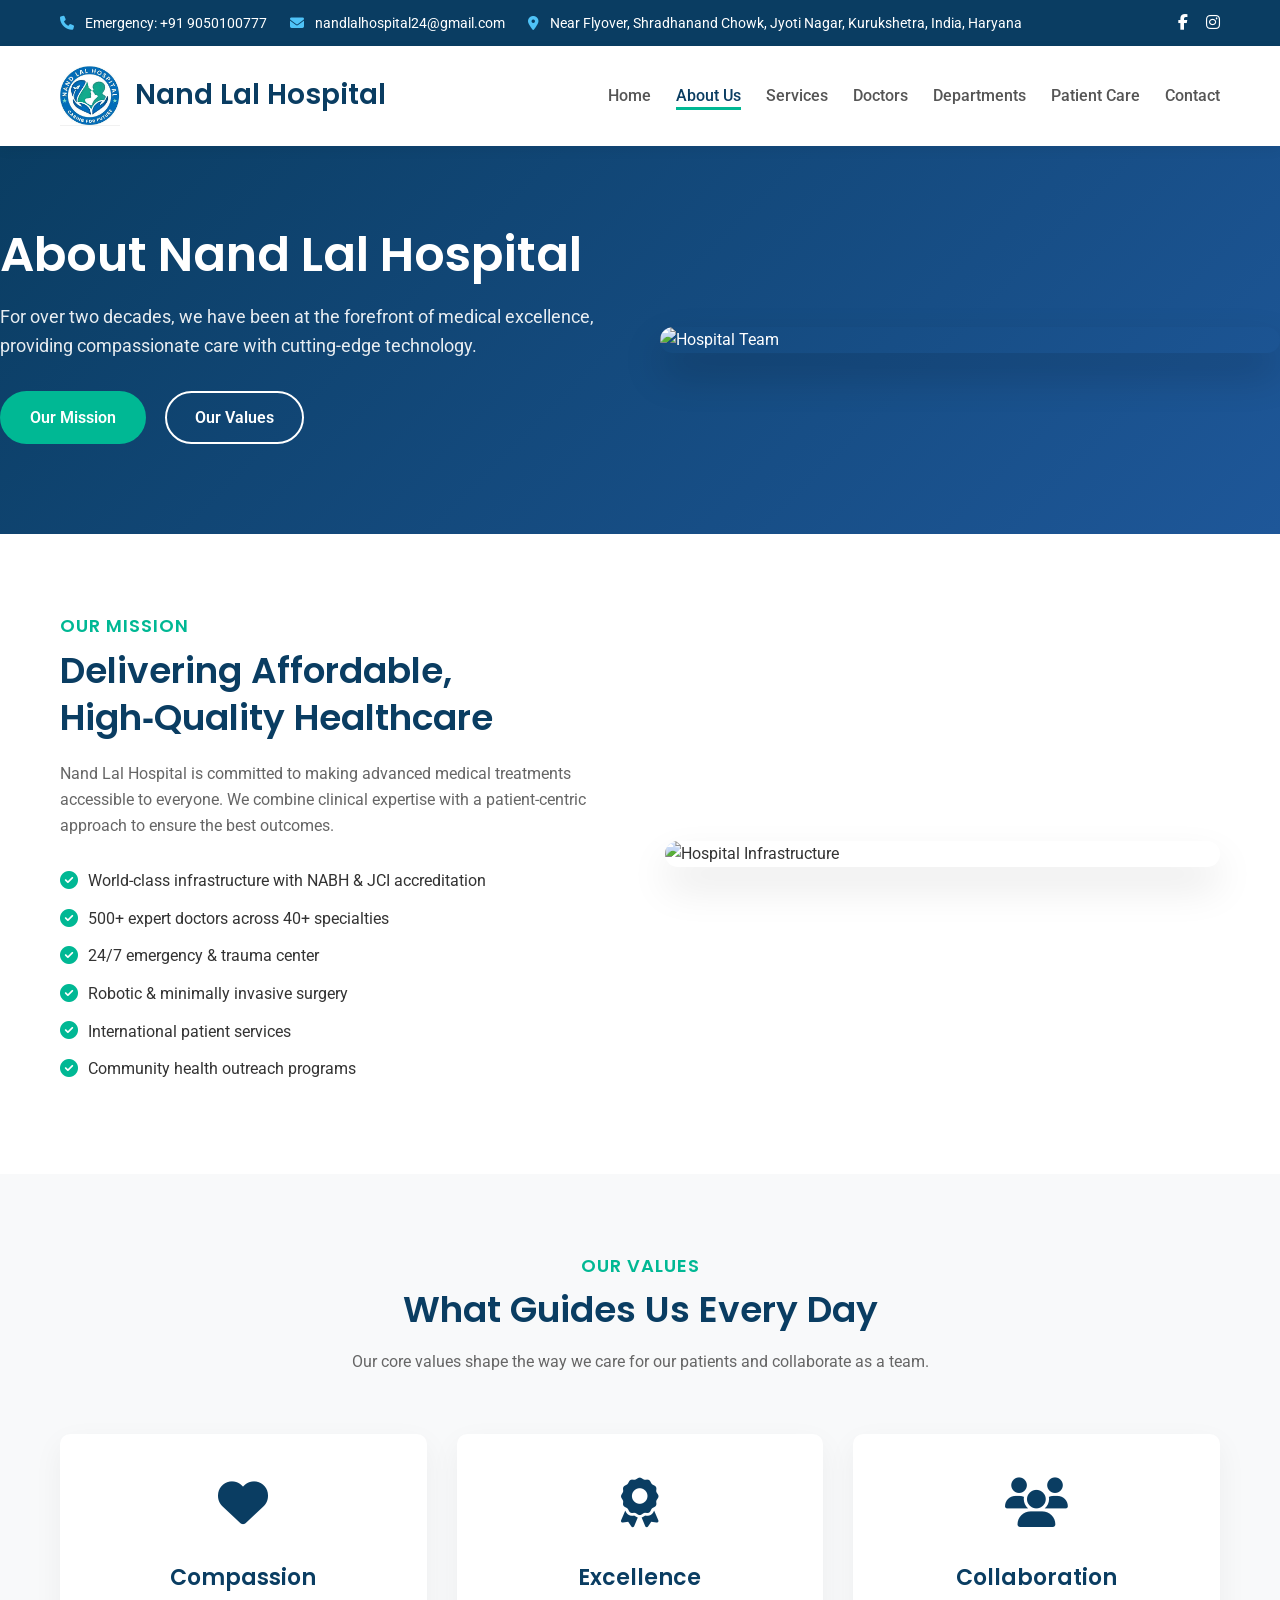
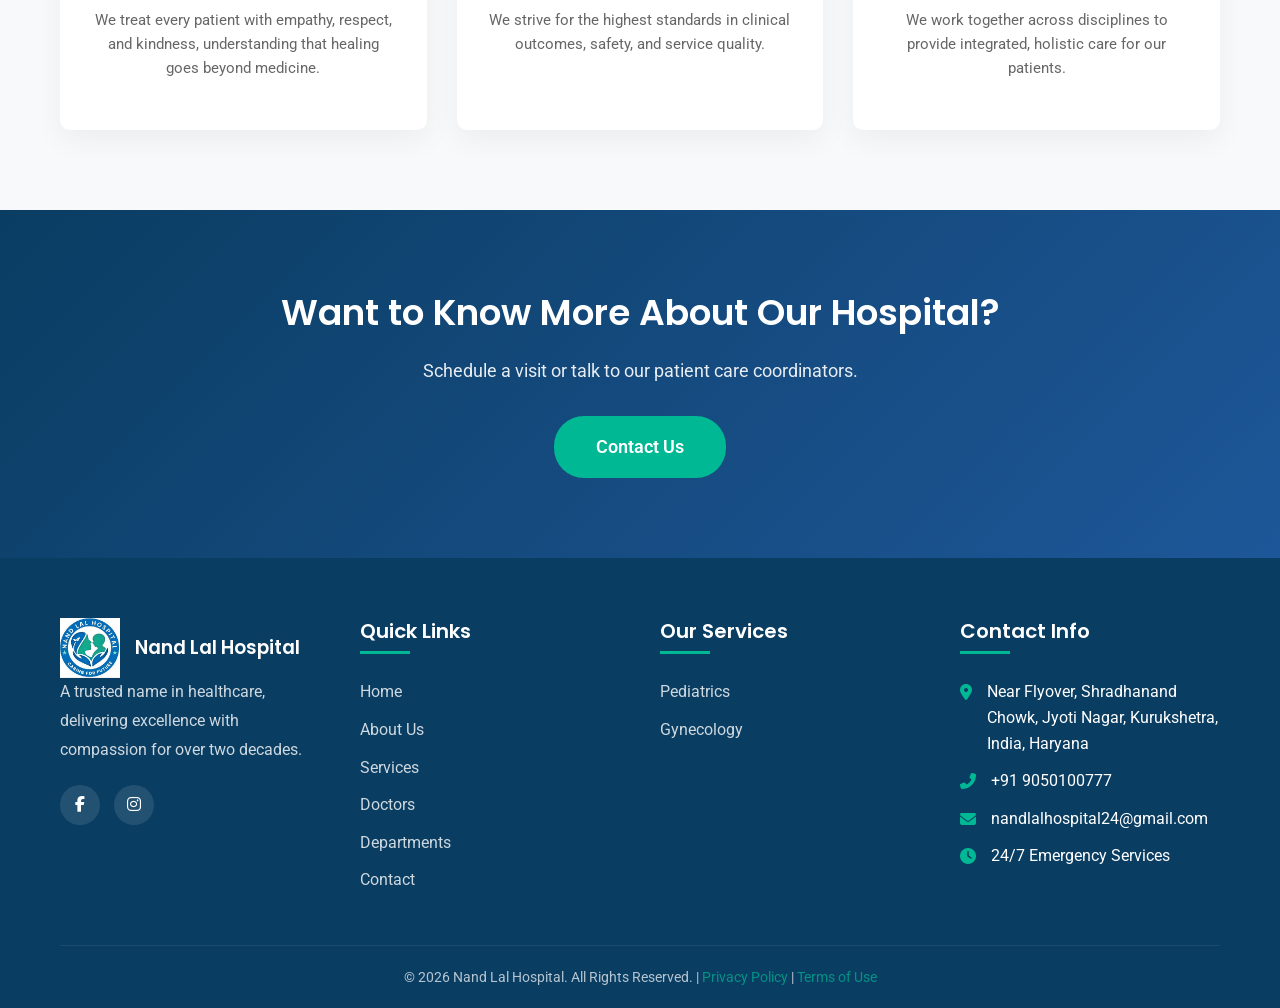
==== about.html @ a0877dd1 "feat: Add home link and mobile responsiveness improvements" ====
<!DOCTYPE html>
<html lang="en">
<head>
    <meta charset="UTF-8">
    <meta name="viewport" content="width=device-width, initial-scale=1.0">
    <title>About Us - Nand Lal Hospital</title>
    <link rel="stylesheet" href="css/style.css">
    <link rel="stylesheet" href="https://cdnjs.cloudflare.com/ajax/libs/font-awesome/6.4.0/css/all.min.css">
    <link href="https://fonts.googleapis.com/css2?family=Poppins:wght@300;400;500;600;700&family=Roboto:wght@300;400;500;700&display=swap" rel="stylesheet">
    <link rel="icon" type="image/svg+xml" href="images/favicon.svg">
</head>
<body>
    <!-- Top Bar -->
    <div class="top-bar">
        <div class="container">
            <div class="top-bar-left">
                <span><i class="fas fa-phone-alt phone-icon"></i> Emergency: +91 9050100777</span>
                <span><i class="fas fa-envelope"></i> nandlalhospital24@gmail.com</span>
                <span><i class="fas fa-map-marker-alt"></i> Near Flyover, Shradhanand Chowk, Jyoti Nagar, Kurukshetra, India, Haryana</span>
            </div>
            <div class="top-bar-right">
                <a href="https://www.facebook.com/nandlalhospitalkkr" aria-label="Facebook"><i class="fab fa-facebook-f"></i></a>
                <a href="https://www.instagram.com/nandlalhospitalkkr" aria-label="Instagram"><i class="fab fa-instagram"></i></a>
            </div>
        </div>
    </div>

    <!-- Header & Navigation -->
    <header class="header">
        <div class="container">
            <a href="index.html" class="logo">
                <img src="images/logo.svg" alt="Nand Lal Hospital Logo">
                <h1>Nand Lal Hospital</h1>
            </a>
            <nav class="navbar">
                <ul id="navbar-menu">
                    <li><a href="index.html">Home</a></li>
                    <li><a href="about.html" class="active">About Us</a></li>
                    <li><a href="services.html">Services</a></li>
                    <li><a href="doctors.html">Doctors</a></li>
                    <li><a href="departments.html">Departments</a></li>
                    <li><a href="patient-care.html">Patient Care</a></li>
                    <li><a href="contact.html">Contact</a></li>
                </ul>
                <button class="mobile-toggle" aria-label="Menu" aria-expanded="false" aria-controls="navbar-menu">
                    <i class="fas fa-bars"></i>
                </button>
            </nav>
        </div>
    </header>

    <main>
        <!-- About Hero -->
        <section class="hero">
            <div class="hero-slider">
                <div class="slide active">
                    <div class="slide-content">
                        <h2>About Nand Lal Hospital</h2>
                        <p>For over two decades, we have been at the forefront of medical excellence, providing compassionate care with cutting‑edge technology.</p>
                        <a href="#mission" class="btn-hero">Our Mission</a>
                        <a href="#values" class="btn-hero outline">Our Values</a>
                    </div>
                    <div class="slide-image">
                        <img src="https://images.unsplash.com/photo-1586773860418-dc22f8b874bc?ixlib=rb-4.0.3&auto=format&fit=crop&w=1350&q=80" alt="Hospital Team">
                    </div>
                </div>
            </div>
        </section>

        <!-- Mission Section -->
        <section id="mission" class="about">
            <div class="container">
                <div class="about-content">
                    <h3>Our Mission</h3>
                    <h2>Delivering Affordable, High‑Quality Healthcare</h2>
                    <p>Nand Lal Hospital is committed to making advanced medical treatments accessible to everyone. We combine clinical expertise with a patient‑centric approach to ensure the best outcomes.</p>
                    <ul>
                        <li><i class="fas fa-check-circle"></i> World‑class infrastructure with NABH & JCI accreditation</li>
                        <li><i class="fas fa-check-circle"></i> 500+ expert doctors across 40+ specialties</li>
                        <li><i class="fas fa-check-circle"></i> 24/7 emergency & trauma center</li>
                        <li><i class="fas fa-check-circle"></i> Robotic & minimally invasive surgery</li>
                        <li><i class="fas fa-check-circle"></i> International patient services</li>
                        <li><i class="fas fa-check-circle"></i> Community health outreach programs</li>
                    </ul>
                </div>
                <div class="about-image">
                    <img src="https://images.unsplash.com/photo-1519494026892-80bbd2d6fd0d?ixlib=rb-4.0.3&auto=format&fit=crop&w=1350&q=80" alt="Hospital Infrastructure">
                </div>
            </div>
        </section>

        <!-- Values Section -->
        <section id="values" class="services">
            <div class="container">
                <div class="section-title">
                    <h3>Our Values</h3>
                    <h2>What Guides Us Every Day</h2>
                    <p>Our core values shape the way we care for our patients and collaborate as a team.</p>
                </div>
                <div class="services-grid">
                    <div class="service-card">
                        <div class="service-icon">
                            <i class="fas fa-heart"></i>
                        </div>
                        <h4>Compassion</h4>
                        <p>We treat every patient with empathy, respect, and kindness, understanding that healing goes beyond medicine.</p>
                    </div>
                    <div class="service-card">
                        <div class="service-icon">
                            <i class="fas fa-award"></i>
                        </div>
                        <h4>Excellence</h4>
                        <p>We strive for the highest standards in clinical outcomes, safety, and service quality.</p>
                    </div>
                    <div class="service-card">
                        <div class="service-icon">
                            <i class="fas fa-users"></i>
                        </div>
                        <h4>Collaboration</h4>
                        <p>We work together across disciplines to provide integrated, holistic care for our patients.</p>
                    </div>
                </div>
            </div>
        </section>

        <!-- CTA Section -->
        <section class="cta">
            <div class="container">
                <h2>Want to Know More About Our Hospital?</h2>
                <p>Schedule a visit or talk to our patient care coordinators.</p>
                <a href="contact.html" class="btn-cta">Contact Us</a>
            </div>
        </section>
    </main>

    <!-- Footer -->
    <footer class="footer">
        <div class="container">
            <div class="footer-grid">
                <div class="footer-col">
                    <div class="logo">
                        <img src="images/logo.svg" alt="Nand Lal Hospital Logo">
                        <h3>Nand Lal Hospital</h3>
                    </div>
                    <p>A trusted name in healthcare, delivering excellence with compassion for over two decades.</p>
                    <div class="social-links">
                        <a href="https://www.facebook.com/nandlalhospitalkkr" aria-label="Facebook"><i class="fab fa-facebook-f"></i></a>
                        <a href="https://www.instagram.com/nandlalhospitalkkr" aria-label="Instagram"><i class="fab fa-instagram"></i></a>
                    </div>
                </div>
                <div class="footer-col">
                    <h4>Quick Links</h4>
                    <ul>
                        <li><a href="index.html">Home</a></li>
                        <li><a href="about.html">About Us</a></li>
                        <li><a href="services.html">Services</a></li>
                        <li><a href="doctors.html">Doctors</a></li>
                        <li><a href="departments.html">Departments</a></li>
                        <li><a href="contact.html">Contact</a></li>
                    </ul>
                </div>
                <div class="footer-col">
                    <h4>Our Services</h4>
                    <ul>
                        <li><a href="services.html#pediatrics">Pediatrics</a></li>
                        <li><a href="services.html#gynecology">Gynecology</a></li>
                    </ul>
                </div>
                <div class="footer-col">
                    <h4>Contact Info</h4>
                    <ul class="contact-info">
                        <li><i class="fas fa-map-marker-alt"></i> Near Flyover, Shradhanand Chowk, Jyoti Nagar, Kurukshetra, India, Haryana</li>
                        <li><i class="fas fa-phone-alt"></i> +91 9050100777</li>
                        <li><i class="fas fa-envelope"></i> nandlalhospital24@gmail.com</li>
                        <li><i class="fas fa-clock"></i> 24/7 Emergency Services</li>
                    </ul>
                </div>
            </div>
            <div class="footer-bottom">
                <p>&copy; 2026 Nand Lal Hospital. All Rights Reserved. | <a href="#">Privacy Policy</a> | <a href="#">Terms of Use</a></p>
            </div>
        </div>
    </footer>

    <!-- Scripts -->
    <script src="js/script.js"></script>
</body>
</html>
---- css/style.css ----
/* CSS Reset & Base Styles */
* {
    margin: 0;
    padding: 0;
    box-sizing: border-box;
}

html {
    scroll-behavior: smooth;
}

body {
    font-family: 'Roboto', sans-serif;
    color: #333;
    line-height: 1.6;
    background-color: #fff;
    overflow-x: hidden;
}

h1, h2, h3, h4, h5, h6 {
    font-family: 'Poppins', sans-serif;
    font-weight: 600;
    line-height: 1.3;
}

a {
    text-decoration: none;
    color: inherit;
}

ul {
    list-style: none;
}

img {
    max-width: 100%;
    height: auto;
}

.container {
    width: 100%;
    max-width: 1200px;
    margin: 0 auto;
    padding: 0 20px;
}

.btn-appointment, .btn-hero, .btn-about, .btn-cta {
    display: inline-block;
    padding: 12px 28px;
    border-radius: 30px;
    font-weight: 600;
    font-size: 16px;
    transition: all 0.3s ease;
    cursor: pointer;
    text-align: center;
    border: 2px solid transparent;
}

/* Focus styles for accessibility */
a:focus,
button:focus,
.btn-appointment:focus,
.btn-hero:focus,
.btn-about:focus,
.btn-cta:focus {
    outline: 3px solid #00b894;
    outline-offset: 3px;
}

/* Top Bar */
.top-bar {
    background-color: #0a3d62;
    color: #fff;
    padding: 10px 0;
    font-size: 14px;
}

.top-bar .container {
    display: flex;
    justify-content: space-between;
    align-items: center;
    flex-wrap: wrap;
}

.top-bar-left span {
    margin-right: 20px;
}

.top-bar-left i {
    margin-right: 8px;
    color: #4fc3f7;
}

.phone-icon {
    transform: scaleX(-1);
}

.top-bar-right a {
    color: #fff;
    margin-left: 15px;
    font-size: 16px;
}

.top-bar-right a:hover {
    color: #4fc3f7;
}

.btn-appointment {
    background-color: #00b894;
    color: white;
    margin-left: 20px;
    padding: 8px 20px;
    border-radius: 20px;
    font-size: 14px;
}

.btn-appointment:hover {
    background-color: #00a085;
}

/* Header */
.header {
    padding: 20px 0;
    box-shadow: 0 4px 12px rgba(0, 0, 0, 0.05);
    position: sticky;
    top: 0;
    background: white;
    z-index: 1000;
}

.header .container {
    display: flex;
    justify-content: space-between;
    align-items: center;
}

.logo {
    display: flex;
    align-items: center;
    transition: opacity 0.2s ease;
}

.logo:hover {
    opacity: 0.85;
}

.logo img {
    height: 60px;
    margin-right: 15px;
}

.logo h1 {
    font-size: 28px;
    color: #0a3d62;
}

.navbar {
    display: flex;
    align-items: center;
}

.navbar ul {
    display: flex;
}

.navbar ul li {
    margin-left: 25px;
}

.navbar ul li a {
    font-weight: 500;
    color: #555;
    padding: 5px 0;
    position: relative;
}

.navbar ul li a.active,
.navbar ul li a:hover {
    color: #0a3d62;
}

.navbar ul li a.active::after,
.navbar ul li a:hover::after {
    content: '';
    position: absolute;
    bottom: 0;
    left: 0;
    width: 100%;
    height: 3px;
    background-color: #00b894;
}

.search-icon, .mobile-toggle {
    margin-left: 25px;
    font-size: 20px;
    color: #0a3d62;
    cursor: pointer;
}

.mobile-toggle {
    display: none;
}

/* Hero Section */
.hero {
    background: linear-gradient(135deg, #0a3d62 0%, #1e5799 100%);
    color: white;
    padding: 80px 0;
    position: relative;
    overflow: hidden;
}

.hero-slider {
    position: relative;
}

.slide {
    display: flex;
    align-items: center;
    justify-content: space-between;
    flex-wrap: wrap;
}

.slide-content {
    flex: 1;
    min-width: 300px;
    padding-right: 40px;
}

.slide-content h2 {
    font-size: 48px;
    margin-bottom: 20px;
    line-height: 1.2;
}

.slide-content p {
    font-size: 18px;
    margin-bottom: 30px;
    opacity: 0.9;
}

.btn-hero {
    background-color: #00b894;
    color: white;
    margin-right: 15px;
    margin-bottom: 10px;
}

.btn-hero.outline {
    background-color: transparent;
    border-color: white;
    color: white;
}

.btn-hero:hover {
    background-color: #00a085;
    transform: translateY(-3px);
}

.btn-hero.outline:hover {
    background-color: white;
    color: #0a3d62;
}

.slide-image {
    flex: 1;
    min-width: 300px;
    border-radius: 20px;
    overflow: hidden;
    box-shadow: 0 20px 40px rgba(0, 0, 0, 0.2);
}

.slide-image img {
    width: 100%;
    height: auto;
    display: block;
}

/* Services Section */
.services {
    padding: 80px 0;
    background-color: #f8f9fa;
}

.section-title {
    text-align: center;
    margin-bottom: 60px;
}

.section-title h3 {
    color: #00b894;
    font-size: 18px;
    text-transform: uppercase;
    letter-spacing: 1px;
    margin-bottom: 10px;
}

.section-title h2 {
    color: #0a3d62;
    font-size: 36px;
    margin-bottom: 15px;
}

.section-title p {
    color: #666;
    max-width: 700px;
    margin: 0 auto;
}

.services-grid {
    display: grid;
    grid-template-columns: repeat(auto-fit, minmax(300px, 1fr));
    gap: 30px;
}

.service-card {
    background: white;
    padding: 30px;
    border-radius: 10px;
    box-shadow: 0 10px 30px rgba(0, 0, 0, 0.05);
    transition: transform 0.3s ease, box-shadow 0.3s ease;
    text-align: center;
}

.service-card:hover {
    transform: translateY(-10px);
    box-shadow: 0 15px 40px rgba(0, 0, 0, 0.1);
}

.service-icon {
    font-size: 50px;
    color: #0a3d62;
    margin-bottom: 20px;
}

.service-card h4 {
    font-size: 22px;
    margin-bottom: 15px;
    color: #0a3d62;
}

.service-card p {
    color: #666;
    margin-bottom: 20px;
    font-size: 15px;
}

.service-card a {
    color: #00b894;
    font-weight: 600;
    display: inline-flex;
    align-items: center;
}

.service-card a i {
    margin-left: 8px;
    transition: transform 0.3s;
}

.service-card a:hover i {
    transform: translateX(5px);
}

/* About Section */
.about {
    padding: 80px 0;
}

.about .container {
    display: flex;
    align-items: center;
    flex-wrap: wrap;
    gap: 50px;
}

.about-content {
    flex: 1;
    min-width: 300px;
}

.about-content h3 {
    color: #00b894;
    font-size: 18px;
    text-transform: uppercase;
    letter-spacing: 1px;
    margin-bottom: 10px;
}

.about-content h2 {
    color: #0a3d62;
    font-size: 36px;
    margin-bottom: 20px;
}

.about-content p {
    color: #666;
    margin-bottom: 30px;
    font-size: 16px;
}

.about-content ul li {
    margin-bottom: 12px;
    display: flex;
    align-items: center;
}

.about-content ul li i {
    color: #00b894;
    margin-right: 10px;
    font-size: 18px;
}

.btn-about {
    background-color: #0a3d62;
    color: white;
    margin-top: 20px;
}

.btn-about:hover {
    background-color: #083354;
}

.about-image {
    flex: 1;
    min-width: 300px;
    border-radius: 15px;
    overflow: hidden;
    box-shadow: 0 20px 40px rgba(0, 0, 0, 0.1);
}

.about-image img {
    width: 100%;
    height: auto;
    display: block;
}

/* Doctors Section */
.doctors {
    padding: 80px 0;
    background-color: #f8f9fa;
}

.doctors-grid {
    display: grid;
    grid-template-columns: repeat(auto-fit, minmax(250px, 1fr));
    gap: 30px;
}

.doctor-card {
    background: white;
    border-radius: 10px;
    overflow: hidden;
    box-shadow: 0 10px 30px rgba(0, 0, 0, 0.05);
    text-align: center;
    padding: 25px;
    transition: transform 0.3s ease;
}

.doctor-card:hover {
    transform: translateY(-10px);
}

.doctor-img {
    width: 150px;
    height: 150px;
    border-radius: 50%;
    overflow: hidden;
    margin: 0 auto 20px;
    border: 5px solid #f0f0f0;
}

.doctor-img img {
    width: 100%;
    height: 100%;
    object-fit: cover;
}

.doctor-card h4 {
    font-size: 22px;
    color: #0a3d62;
    margin-bottom: 5px;
}

.doctor-card p {
    color: #00b894;
    font-weight: 500;
    margin-bottom: 15px;
}

.doctor-social a {
    display: inline-block;
    width: 36px;
    height: 36px;
    line-height: 36px;
    border-radius: 50%;
    background-color: #f0f0f0;
    color: #0a3d62;
    margin: 0 5px;
    transition: all 0.3s;
}

.doctor-social a:hover {
    background-color: #0a3d62;
    color: white;
}

/* CTA Section */
.cta {
    padding: 80px 0;
    background: linear-gradient(135deg, #0a3d62 0%, #1e5799 100%);
    color: white;
    text-align: center;
}

.cta h2 {
    font-size: 36px;
    margin-bottom: 20px;
}

.cta p {
    font-size: 18px;
    max-width: 700px;
    margin: 0 auto 30px;
    opacity: 0.9;
}

.btn-cta {
    background-color: #00b894;
    color: white;
    font-size: 18px;
    padding: 15px 40px;
}

.btn-cta:hover {
    background-color: #00a085;
}

/* Footer */
.footer {
    background-color: #0a3d62;
    color: #fff;
    padding: 60px 0 20px;
}

.footer-grid {
    display: grid;
    grid-template-columns: repeat(auto-fit, minmax(200px, 1fr));
    gap: 40px;
    margin-bottom: 40px;
}

.footer-col h4 {
    font-size: 20px;
    margin-bottom: 25px;
    position: relative;
    padding-bottom: 10px;
}

.footer-col h4::after {
    content: '';
    position: absolute;
    bottom: 0;
    left: 0;
    width: 50px;
    height: 3px;
    background-color: #00b894;
}

.footer-col p {
    opacity: 0.8;
    margin-bottom: 20px;
    line-height: 1.8;
}

.footer-col ul li {
    margin-bottom: 12px;
}

.footer-col ul li a {
    opacity: 0.8;
    transition: opacity 0.3s;
}

.footer-col ul li a:hover {
    opacity: 1;
    color: #00b894;
}

.contact-info li {
    display: flex;
    align-items: flex-start;
    margin-bottom: 15px;
}

.contact-info li i {
    margin-right: 15px;
    color: #00b894;
    margin-top: 5px;
}

.social-links a {
    display: inline-block;
    width: 40px;
    height: 40px;
    line-height: 40px;
    text-align: center;
    background-color: rgba(255, 255, 255, 0.1);
    border-radius: 50%;
    margin-right: 10px;
    transition: all 0.3s;
}

.social-links a:hover {
    background-color: #00b894;
    transform: translateY(-5px);
}

/* Page Hero Styles */
.page-hero {
    background-size: cover;
    background-position: center;
    color: white;
    padding: 100px 0;
    text-align: center;
}

.page-hero h1 {
    font-size: 48px;
    margin-bottom: 20px;
}

.page-hero p {
    font-size: 20px;
    max-width: 700px;
    margin: 0 auto;
    opacity: 0.9;
}

/* Section Padding */
.section-padding {
    padding: 80px 0;
}

.bg-light {
    background-color: #f8f9fa;
}

/* Packages Grid */
.packages-grid {
    display: grid;
    grid-template-columns: repeat(auto-fit, minmax(300px, 1fr));
    gap: 30px;
    margin-top: 50px;
}

.package-card {
    background: white;
    border-radius: 10px;
    padding: 30px;
    box-shadow: 0 5px 15px rgba(0, 0, 0, 0.05);
    position: relative;
    transition: transform 0.3s;
}

.package-card:hover {
    transform: translateY(-10px);
}

.package-card.featured {
    border: 2px solid #00b894;
}

.package-badge {
    position: absolute;
    top: -12px;
    left: 50%;
    transform: translateX(-50%);
    background: #00b894;
    color: white;
    padding: 5px 15px;
    border-radius: 20px;
    font-size: 14px;
    font-weight: 600;
}

.package-header {
    display: flex;
    justify-content: space-between;
    align-items: center;
    margin-bottom: 20px;
}

.package-price {
    font-size: 32px;
    font-weight: 700;
    color: #00b894;
}

.package-features ul {
    margin-bottom: 30px;
}

.package-features li {
    margin-bottom: 10px;
    display: flex;
    align-items: center;
}

.package-features li i {
    color: #00b894;
    margin-right: 10px;
}

.btn-package {
    display: block;
    width: 100%;
    background: #00b894;
    color: white;
    padding: 12px;
    border-radius: 5px;
    text-align: center;
    font-weight: 600;
    transition: background 0.3s;
}

.btn-package:hover {
    background: #00a085;
}

/* Process Steps */
.process-steps {
    display: grid;
    grid-template-columns: repeat(auto-fit, minmax(250px, 1fr));
    gap: 30px;
    margin-top: 50px;
}

.process-step {
    text-align: center;
    padding: 30px;
    background: white;
    border-radius: 10px;
    box-shadow: 0 5px 15px rgba(0, 0, 0, 0.05);
}

.step-number {
    width: 60px;
    height: 60px;
    background: #00b894;
    color: white;
    border-radius: 50%;
    display: flex;
    align-items: center;
    justify-content: center;
    font-size: 24px;
    font-weight: 700;
    margin: 0 auto 20px;
}

/* Resources Grid */
.resources-grid,
.screenings-grid,
.contact-grid {
    display: grid;
    grid-template-columns: repeat(auto-fit, minmax(250px, 1fr));
    gap: 30px;
    margin-top: 50px;
}

.resource-card,
.screening-card,
.contact-card {
    background: white;
    border-radius: 10px;
    padding: 30px;
    box-shadow: 0 5px 15px rgba(0, 0, 0, 0.05);
    transition: transform 0.3s;
}

.resource-card:hover,
.screening-card:hover,
.contact-card:hover {
    transform: translateY(-5px);
}

.resource-card h3,
.screening-card h3,
.contact-card h3 {
    margin-bottom: 15px;
    display: flex;
    align-items: center;
}

.resource-card h3 i,
.screening-card h3 i,
.contact-card h3 i {
    margin-right: 10px;
    color: #00b894;
}

.contact-icon {
    font-size: 40px;
    color: #00b894;
    margin-bottom: 20px;
}

.btn-link {
    color: #00b894;
    font-weight: 600;
    display: inline-flex;
    align-items: center;
}

.btn-link i {
    margin-left: 5px;
    transition: transform 0.3s;
}

.btn-link:hover i {
    transform: translateX(5px);
}

/* Two Column Layout */
.two-column {
    display: grid;
    grid-template-columns: 1fr 1fr;
    gap: 50px;
    align-items: start;
}

.column-image img {
    width: 100%;
    border-radius: 10px;
}

/* Appointment Form */
.appointment-form {
    background: white;
    padding: 30px;
    border-radius: 10px;
    box-shadow: 0 5px 15px rgba(0, 0, 0, 0.05);
}

.form-group {
    margin-bottom: 20px;
}

.form-group input,
.form-group select,
.form-group textarea {
    width: 100%;
    padding: 12px 15px;
    border: 1px solid #ddd;
    border-radius: 5px;
    font-family: 'Roboto', sans-serif;
    font-size: 16px;
}

.form-group input:focus,
.form-group select:focus,
.form-group textarea:focus {
    outline: none;
    border-color: #00b894;
}

.btn-submit {
    background: #00b894;
    color: white;
    border: none;
    padding: 15px 30px;
    border-radius: 5px;
    font-size: 18px;
    font-weight: 600;
    cursor: pointer;
    width: 100%;
    transition: background 0.3s;
}

.btn-submit:hover {
    background: #00a085;
}

/* Emergency Section */
.emergency-section {
    background: linear-gradient(135deg, #ff6b6b, #ff8e8e);
    color: white;
    padding: 60px 0;
}

.emergency-content {
    display: flex;
    align-items: center;
    justify-content: center;
    gap: 30px;
}

.emergency-icon {
    font-size: 60px;
}

.emergency-text h2 {
    font-size: 36px;
    margin-bottom: 10px;
}

.btn-emergency {
    display: inline-block;
    background: white;
    color: #ff6b6b;
    padding: 12px 25px;
    border-radius: 30px;
    font-weight: 600;
    margin-right: 15px;
    margin-top: 15px;
}

.btn-emergency-alt {
    display: inline-block;
    border: 2px solid white;
    color: white;
    padding: 10px 25px;
    border-radius: 30px;
    font-weight: 600;
    margin-top: 15px;
}

/* FAQ Grid */
.faq-grid {
    display: grid;
    grid-template-columns: repeat(auto-fit, minmax(300px, 1fr));
    gap: 30px;
    margin-top: 50px;
}

.faq-item {
    background: white;
    padding: 25px;
    border-radius: 10px;
    box-shadow: 0 5px 15px rgba(0, 0, 0, 0.05);
}

.faq-item h3 {
    color: #00b894;
    margin-bottom: 10px;
}

/* Benefits List */
.benefits-list li {
    margin-bottom: 10px;
    display: flex;
    align-items: center;
}

.benefits-list li i {
    color: #00b894;
    margin-right: 10px;
}

.footer-bottom {
    border-top: 1px solid rgba(255, 255, 255, 0.1);
    padding-top: 20px;
    text-align: center;
    font-size: 14px;
    opacity: 0.7;
}

.footer-bottom a {
    color: #00b894;
}

/* Responsive */
@media (max-width: 992px) {
    .slide-content h2 {
        font-size: 36px;
    }
    .section-title h2 {
        font-size: 32px;
    }
    .cta h2 {
        font-size: 32px;
    }
}

@media (max-width: 768px) {
    .header {
        padding: 15px 0;
    }
    .top-bar .container {
        flex-direction: column;
        gap: 10px;
    }
    .top-bar-left span {
        display: block;
        margin-bottom: 5px;
    }
    .navbar ul {
        display: none;
    }
    .mobile-toggle {
        display: block;
    }
    .slide {
        flex-direction: column;
        text-align: center;
    }
    .slide-content {
        padding-right: 0;
        margin-bottom: 40px;
    }
    .about .container {
        flex-direction: column;
    }
    .page-hero {
        padding: 60px 0;
    }
    .page-hero h1 {
        font-size: 36px;
    }
    .page-hero p {
        font-size: 18px;
    }
    .footer-grid {
        grid-template-columns: repeat(2, 1fr);
    }
}

@media (max-width: 576px) {
    .logo h1 {
        font-size: 22px;
    }
    .logo img {
        height: 50px;
        margin-right: 10px;
    }
    .btn-hero {
        display: block;
        width: 100%;
        margin-bottom: 15px;
    }
    .services-grid {
        grid-template-columns: 1fr;
    }
    .doctors-grid {
        grid-template-columns: 1fr;
    }
    .doctor-img {
        width: 120px;
        height: 120px;
    }
    .footer-grid {
        grid-template-columns: 1fr;
    }
}
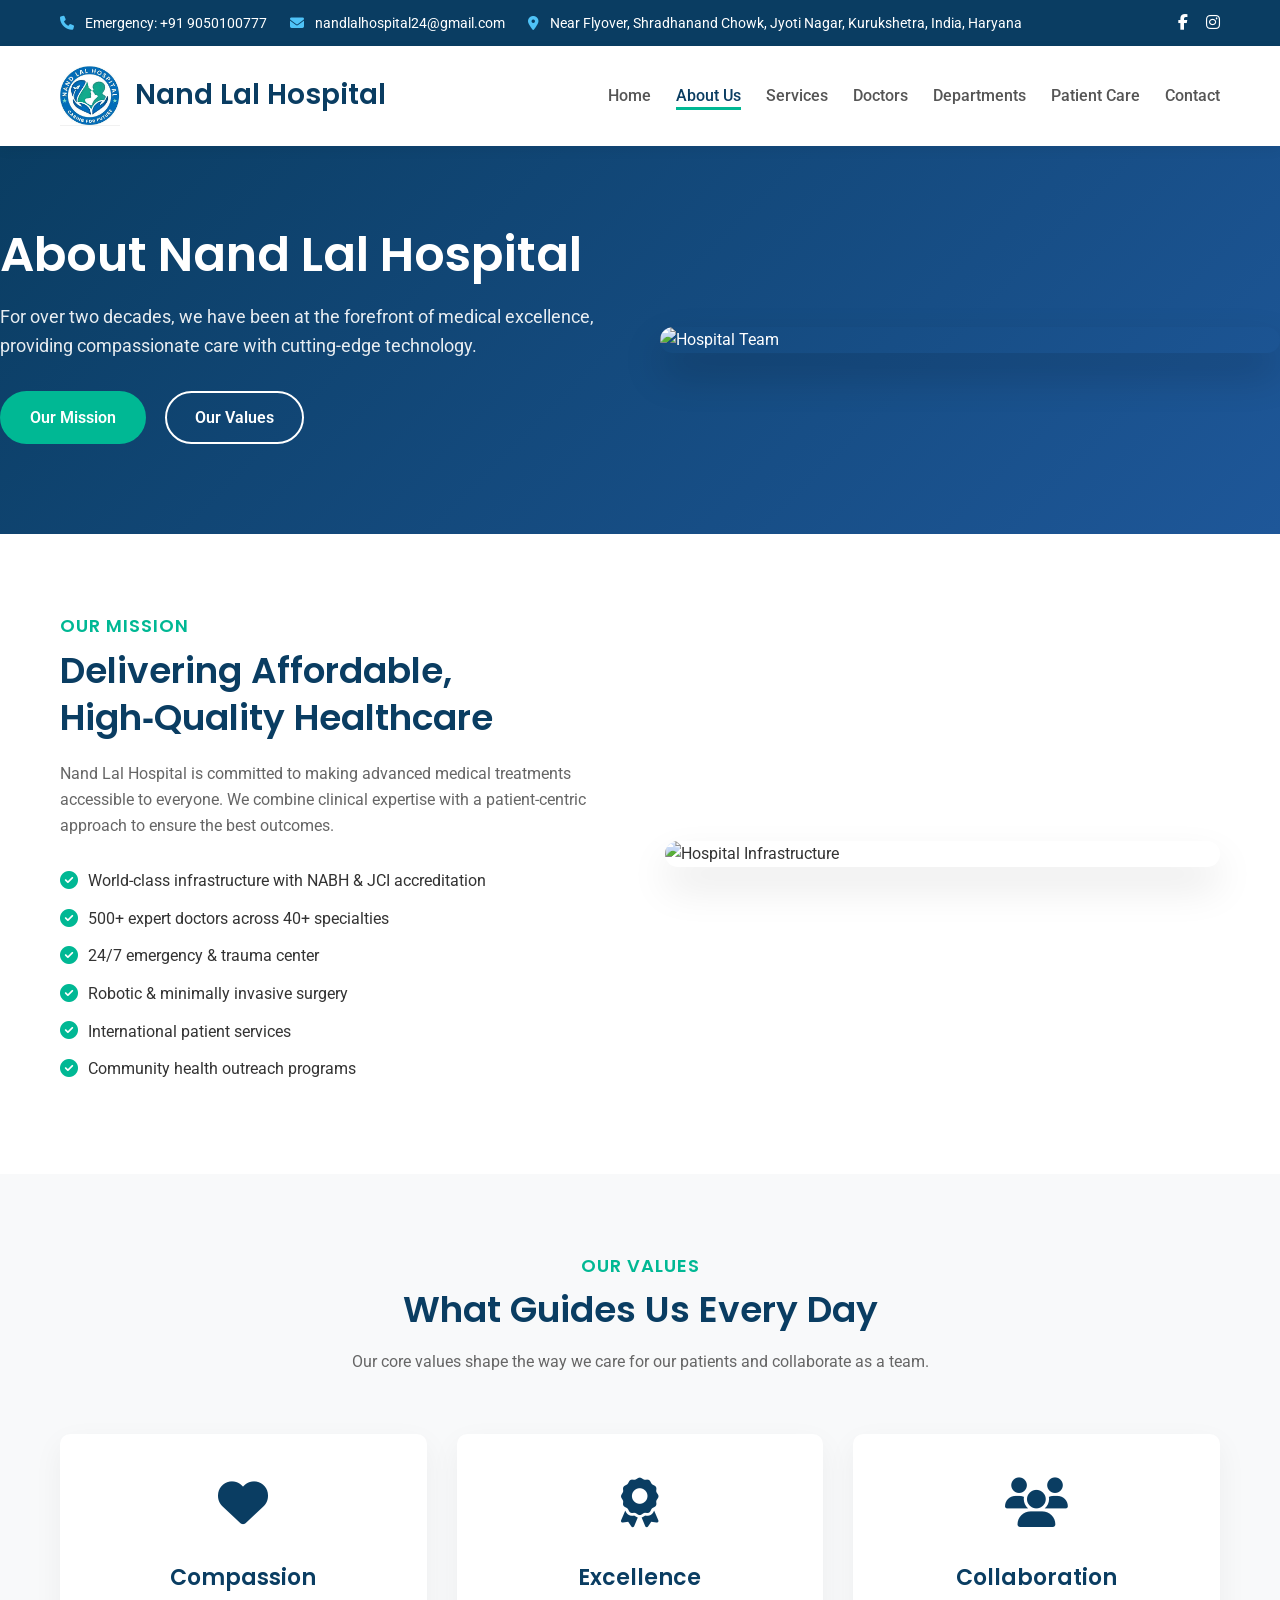
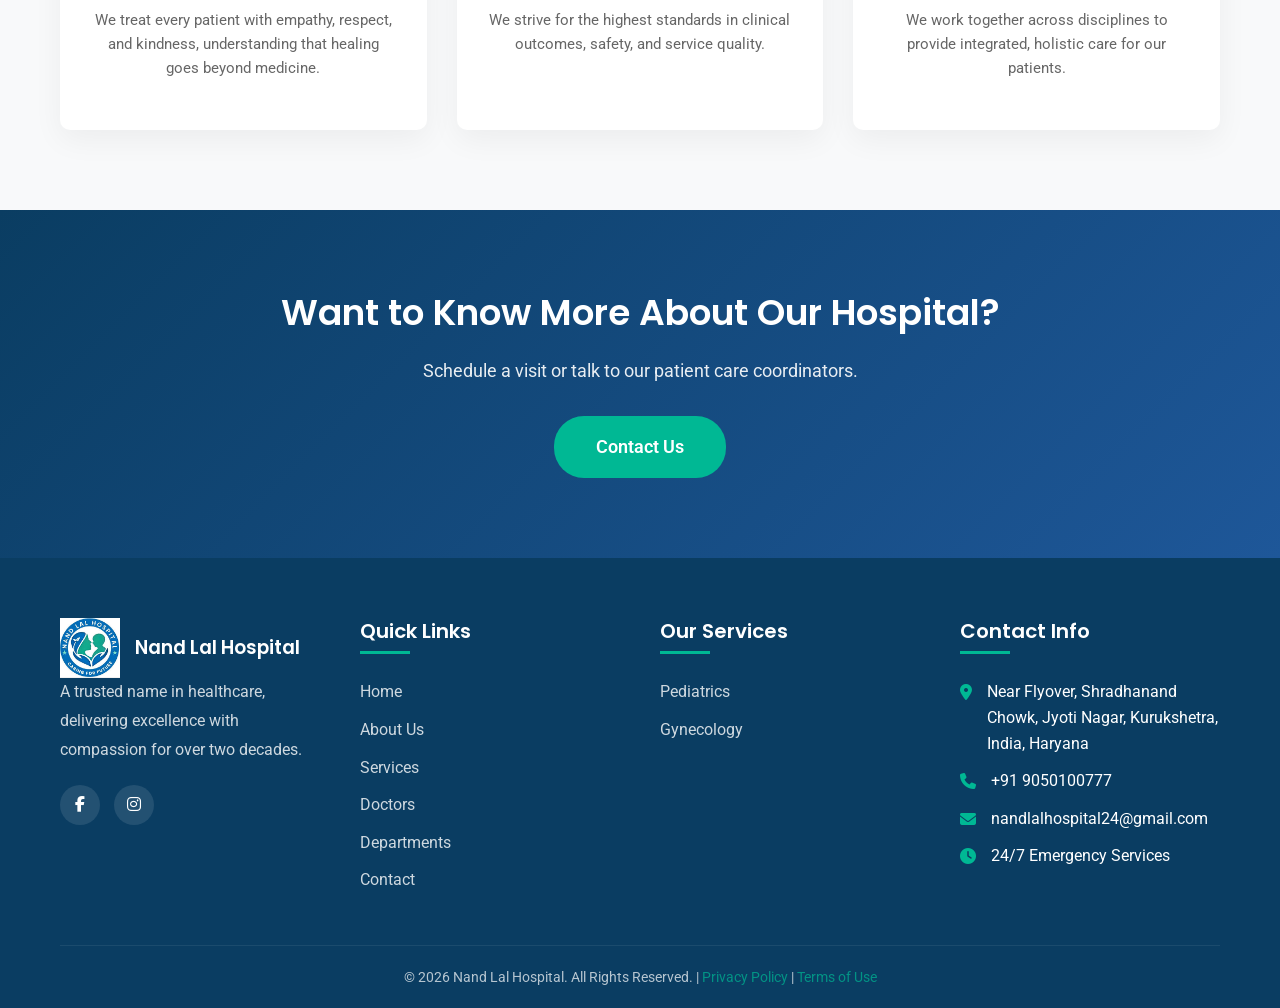
==== commit 5bdf0aaf: "fix: Replace fa-phone-alt with fa-phone to correct mirrored orientation" ====
--- a/about.html
+++ b/about.html
@@ -14,7 +14,7 @@
     <div class="top-bar">
         <div class="container">
             <div class="top-bar-left">
-                <span><i class="fas fa-phone-alt phone-icon"></i> Emergency: +91 9050100777</span>
+                <span><i class="fas fa-phone phone-icon"></i> Emergency: +91 9050100777</span>
                 <span><i class="fas fa-envelope"></i> nandlalhospital24@gmail.com</span>
                 <span><i class="fas fa-map-marker-alt"></i> Near Flyover, Shradhanand Chowk, Jyoti Nagar, Kurukshetra, India, Haryana</span>
             </div>
@@ -170,7 +170,7 @@
                     <h4>Contact Info</h4>
                     <ul class="contact-info">
                         <li><i class="fas fa-map-marker-alt"></i> Near Flyover, Shradhanand Chowk, Jyoti Nagar, Kurukshetra, India, Haryana</li>
-                        <li><i class="fas fa-phone-alt"></i> +91 9050100777</li>
+                        <li><i class="fas fa-phone"></i> +91 9050100777</li>
                         <li><i class="fas fa-envelope"></i> nandlalhospital24@gmail.com</li>
                         <li><i class="fas fa-clock"></i> 24/7 Emergency Services</li>
                     </ul>
--- a/css/style.css
+++ b/css/style.css
@@ -91,9 +91,6 @@
     color: #4fc3f7;
 }
 
-.phone-icon {
-    transform: scaleX(-1);
-}
 
 .top-bar-right a {
     color: #fff;
